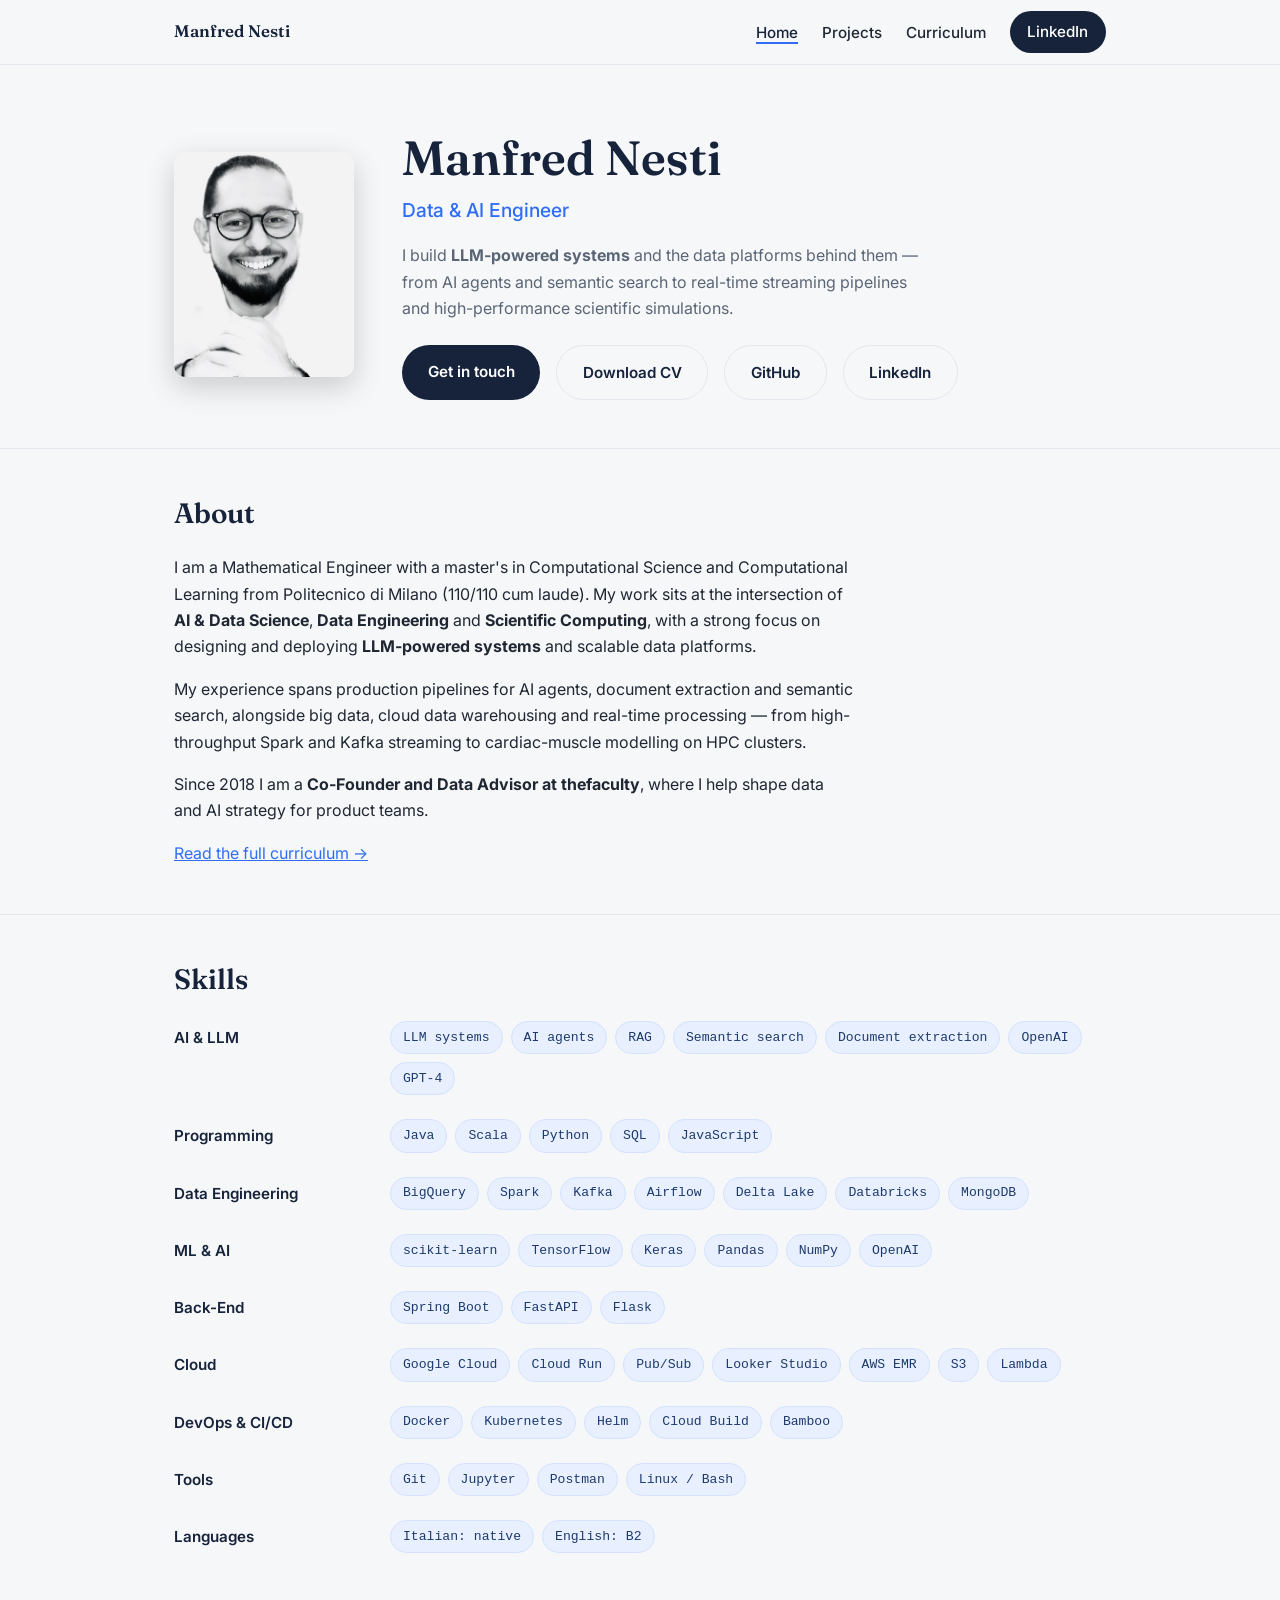
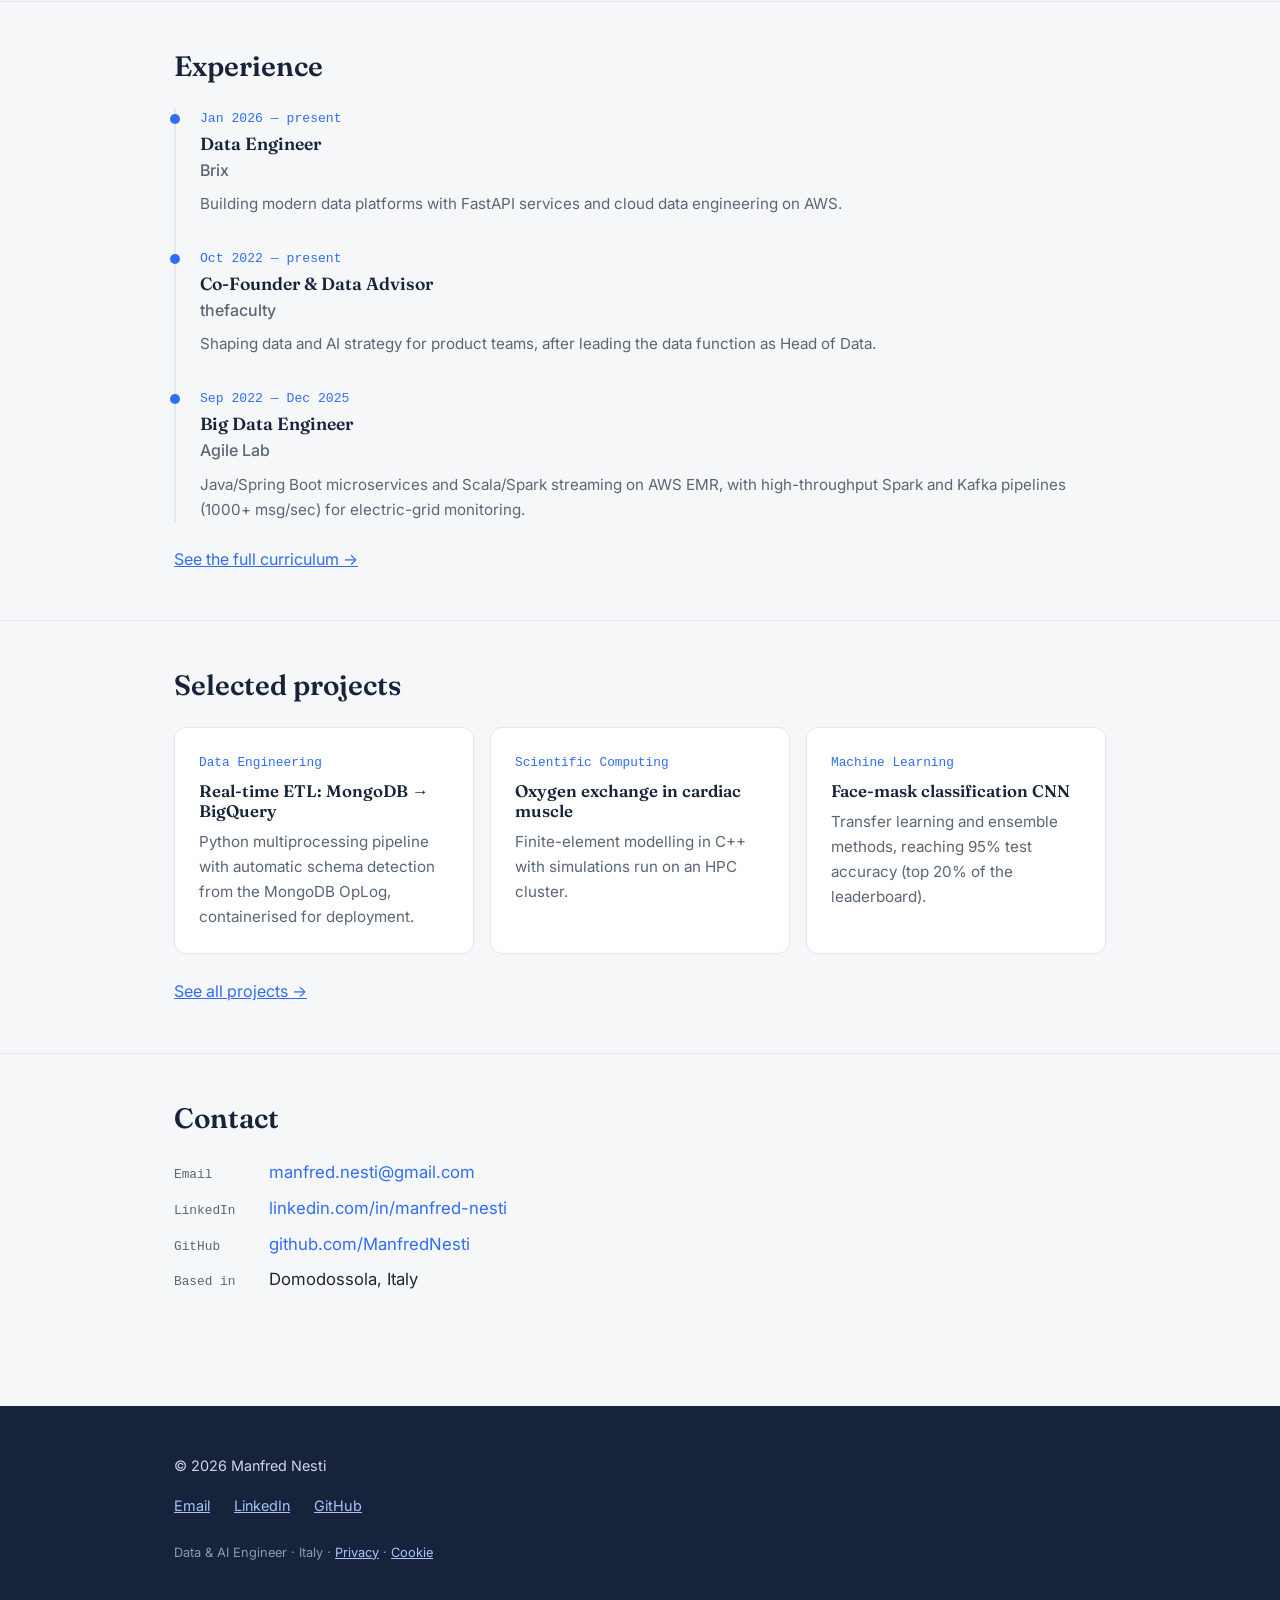
==== index.html @ f6b6d591 "Initial commit" ====
<!DOCTYPE html>
<html lang="en">
<head>
  <meta charset="UTF-8" />
  <meta name="viewport" content="width=device-width, initial-scale=1.0" />

  <title>Manfred Nesti — Data &amp; AI Engineer</title>
  <meta name="description" content="Manfred Nesti — Mathematical Engineer building LLM-powered systems and the data platforms behind them: AI agents, semantic search, streaming pipelines and high-performance scientific computing." />
  <link rel="canonical" href="https://www.manfrednesti.com/" />

  <!-- Social preview -->
  <meta property="og:title" content="Manfred Nesti — Data &amp; AI Engineer" />
  <meta property="og:description" content="Mathematical Engineer building LLM-powered systems and scalable data platforms — from AI agents to scientific computing." />
  <meta property="og:type" content="website" />
  <meta property="og:url" content="https://www.manfrednesti.com/" />
  <meta property="og:locale" content="en_GB" />

  <link rel="icon" href="assets/favicon.svg" type="image/svg+xml" />
  <link rel="preconnect" href="https://fonts.googleapis.com" />
  <link rel="preconnect" href="https://fonts.gstatic.com" crossorigin />
  <link href="https://fonts.googleapis.com/css2?family=Fraunces:opsz,wght@9..144,400;9..144,600&family=Inter:wght@400;500;600&display=swap" rel="stylesheet" />
  <link rel="stylesheet" href="css/style.css" />

  <!-- ===== STRUCTURED DATA (JSON-LD) — helps Google understand who you are ===== -->
  <script type="application/ld+json">
  {
    "@context": "https://schema.org",
    "@type": "Person",
    "name": "Manfred Nesti",
    "jobTitle": "Data & AI Engineer",
    "url": "https://www.manfrednesti.com/",
    "email": "mailto:manfred.nesti@gmail.com",
    "alumniOf": "Politecnico di Milano",
    "knowsAbout": ["Artificial Intelligence", "Large Language Models", "Data Engineering", "Data Science", "Machine Learning", "Scientific Computing", "Cloud Computing"],
    "sameAs": [
      "https://www.linkedin.com/in/manfred-nesti/",
      "https://github.com/ManfredNesti"
    ]
  }
  </script>
</head>

<body>
  <a class="skip-link" href="#main">Skip to content</a>

  <!-- ============ HEADER (same on every page) ============ -->
  <header class="site-header">
    <div class="container">
      <nav class="nav" data-nav aria-label="Main navigation">
        <a class="nav__brand" href="index.html">Manfred Nesti</a>
        <button class="nav__toggle" data-nav-toggle aria-label="Open menu" aria-expanded="false">☰</button>
        <ul class="nav__links">
          <li><a href="index.html" aria-current="page">Home</a></li>
          <li><a href="projects.html">Projects</a></li>
          <li><a href="cv.html">Curriculum</a></li>
          <li><a class="btn btn--sm" href="https://www.linkedin.com/in/manfred-nesti/" target="_blank" rel="noopener">LinkedIn</a></li>
        </ul>
      </nav>
    </div>
  </header>

  <main id="main">

    <!-- ============ HERO ============ -->
    <div class="hero">
      <div class="container hero__grid">
        <img class="hero__photo" src="assets/foto.jpg" alt="Manfred Nesti" width="180" height="225" />
        <div>
          <h1>Manfred Nesti</h1>
          <p class="hero__role">Data &amp; AI Engineer</p>
          <p class="hero__intro">
            I build <strong>LLM-powered systems</strong> and the data platforms behind them — from AI
            agents and semantic search to real-time streaming pipelines and high-performance scientific
            simulations.
          </p>
          <div class="btn-row">
            <a class="btn" href="mailto:manfred.nesti@gmail.com">Get in touch</a>
            <a class="btn btn--ghost" href="assets/CV_Manfred_Nesti.pdf" target="_blank" rel="noopener">Download CV</a>
            <a class="btn btn--ghost" href="https://github.com/ManfredNesti" target="_blank" rel="noopener">GitHub</a>
            <a class="btn btn--ghost" href="https://www.linkedin.com/in/manfred-nesti/" target="_blank" rel="noopener">LinkedIn</a>
          </div>
        </div>
      </div>
    </div>

    <!-- ============ ABOUT ============ -->
    <section class="section" id="about">
      <div class="container">
        <h2>About</h2>
        <div class="prose">
          <p>
            I am a Mathematical Engineer with a master's in Computational Science and Computational
            Learning from Politecnico di Milano (110/110 cum laude). My work sits at the intersection of
            <strong>AI &amp; Data Science</strong>, <strong>Data Engineering</strong> and
            <strong>Scientific Computing</strong>, with a strong focus on designing and deploying
            <strong>LLM-powered systems</strong> and scalable data platforms.
          </p>
          <p>
            My experience spans production pipelines for AI agents, document extraction and semantic
            search, alongside big data, cloud data warehousing and real-time processing — from
            high-throughput Spark and Kafka streaming to cardiac-muscle modelling on HPC clusters.
          </p>
          <p>
            Since 2018 I am a <strong>Co-Founder and Data Advisor at thefaculty</strong>, where I help
            shape data and AI strategy for product teams.
          </p>
          <p><a href="cv.html">Read the full curriculum →</a></p>
        </div>
      </div>
    </section>

    <!-- ============ SKILLS ============ -->
    <section class="section" id="skills">
      <div class="container">
        <h2>Skills</h2>
        <div class="skills">
          <div class="skill-group">
            <div class="skill-group__label">AI &amp; LLM</div>
            <ul class="chips">
              <li class="chip">LLM systems</li><li class="chip">AI agents</li><li class="chip">RAG</li>
              <li class="chip">Semantic search</li><li class="chip">Document extraction</li>
              <li class="chip">OpenAI</li><li class="chip">GPT-4</li>
            </ul>
          </div>
          <div class="skill-group">
            <div class="skill-group__label">Programming</div>
            <ul class="chips">
              <li class="chip">Java</li><li class="chip">Scala</li><li class="chip">Python</li>
              <li class="chip">SQL</li><li class="chip">JavaScript</li>
            </ul>
          </div>
          <div class="skill-group">
            <div class="skill-group__label">Data Engineering</div>
            <ul class="chips">
              <li class="chip">BigQuery</li><li class="chip">Spark</li><li class="chip">Kafka</li>
              <li class="chip">Airflow</li><li class="chip">Delta Lake</li><li class="chip">Databricks</li>
              <li class="chip">MongoDB</li>
            </ul>
          </div>
          <div class="skill-group">
            <div class="skill-group__label">ML &amp; AI</div>
            <ul class="chips">
              <li class="chip">scikit-learn</li><li class="chip">TensorFlow</li><li class="chip">Keras</li>
              <li class="chip">Pandas</li><li class="chip">NumPy</li><li class="chip">OpenAI</li>
            </ul>
          </div>
          <div class="skill-group">
            <div class="skill-group__label">Back-End</div>
            <ul class="chips">
              <li class="chip">Spring Boot</li><li class="chip">FastAPI</li><li class="chip">Flask</li>
            </ul>
          </div>
          <div class="skill-group">
            <div class="skill-group__label">Cloud</div>
            <ul class="chips">
              <li class="chip">Google Cloud</li><li class="chip">Cloud Run</li><li class="chip">Pub/Sub</li>
              <li class="chip">Looker Studio</li><li class="chip">AWS EMR</li><li class="chip">S3</li><li class="chip">Lambda</li>
            </ul>
          </div>
          <div class="skill-group">
            <div class="skill-group__label">DevOps &amp; CI/CD</div>
            <ul class="chips">
              <li class="chip">Docker</li><li class="chip">Kubernetes</li><li class="chip">Helm</li>
              <li class="chip">Cloud Build</li><li class="chip">Bamboo</li>
            </ul>
          </div>
          <div class="skill-group">
            <div class="skill-group__label">Tools</div>
            <ul class="chips">
              <li class="chip">Git</li><li class="chip">Jupyter</li><li class="chip">Postman</li><li class="chip">Linux / Bash</li>
            </ul>
          </div>
          <div class="skill-group">
            <div class="skill-group__label">Languages</div>
            <ul class="chips">
              <li class="chip">Italian: native</li><li class="chip">English: B2</li>
            </ul>
          </div>
        </div>
      </div>
    </section>

    <!-- ============ EXPERIENCE (highlights) ============ -->
    <section class="section" id="experience">
      <div class="container">
        <h2>Experience</h2>
        <ul class="timeline">
          <li>
            <div class="year">Jan 2026 — present</div>
            <h3>Data Engineer</h3>
            <div class="org">Brix</div>
            <p>Building modern data platforms with FastAPI services and cloud data engineering on AWS.</p>
          </li>
          <li>
            <div class="year">Oct 2022 — present</div>
            <h3>Co-Founder &amp; Data Advisor</h3>
            <div class="org">thefaculty</div>
            <p>Shaping data and AI strategy for product teams, after leading the data function as Head of Data.</p>
          </li>
          <li>
            <div class="year">Sep 2022 — Dec 2025</div>
            <h3>Big Data Engineer</h3>
            <div class="org">Agile Lab</div>
            <p>Java/Spring Boot microservices and Scala/Spark streaming on AWS EMR, with high-throughput
               Spark and Kafka pipelines (1000+ msg/sec) for electric-grid monitoring.</p>
          </li>
        </ul>
        <p style="margin-top: var(--sp-3);"><a href="cv.html">See the full curriculum →</a></p>
      </div>
    </section>

    <!-- ============ PROJECTS (preview) ============ -->
    <section class="section" id="projects">
      <div class="container">
        <h2>Selected projects</h2>
        <div class="grid-cards">
          <article class="card">
            <div class="card__meta">Data Engineering</div>
            <h3>Real-time ETL: MongoDB → BigQuery</h3>
            <p>Python multiprocessing pipeline with automatic schema detection from the MongoDB OpLog, containerised for deployment.</p>
          </article>
          <article class="card">
            <div class="card__meta">Scientific Computing</div>
            <h3>Oxygen exchange in cardiac muscle</h3>
            <p>Finite-element modelling in C++ with simulations run on an HPC cluster.</p>
          </article>
          <article class="card">
            <div class="card__meta">Machine Learning</div>
            <h3>Face-mask classification CNN</h3>
            <p>Transfer learning and ensemble methods, reaching 95% test accuracy (top 20% of the leaderboard).</p>
          </article>
        </div>
        <p style="margin-top: var(--sp-3);"><a href="projects.html">See all projects →</a></p>
      </div>
    </section>

    <!-- ============ CONTACT ============ -->
    <section class="section" id="contact">
      <div class="container">
        <h2>Contact</h2>
        <ul class="contact-list">
          <li><span class="contact-label">Email</span> <a href="mailto:manfred.nesti@gmail.com">manfred.nesti@gmail.com</a></li>
          <li><span class="contact-label">LinkedIn</span> <a href="https://www.linkedin.com/in/manfred-nesti/" target="_blank" rel="noopener">linkedin.com/in/manfred-nesti</a></li>
          <li><span class="contact-label">GitHub</span> <a href="https://github.com/ManfredNesti" target="_blank" rel="noopener">github.com/ManfredNesti</a></li>
          <li><span class="contact-label">Based in</span> Domodossola, Italy</li>
        </ul>
      </div>
    </section>

  </main>

  <!-- ============ FOOTER (same on every page) ============ -->
  <footer class="site-footer">
    <div class="container footer__grid">
      <div>© <span id="year">2026</span> Manfred Nesti</div>
      <div class="footer__links">
        <a href="mailto:manfred.nesti@gmail.com">Email</a>
        <a href="https://www.linkedin.com/in/manfred-nesti/" target="_blank" rel="noopener">LinkedIn</a>
        <a href="https://github.com/ManfredNesti" target="_blank" rel="noopener">GitHub</a>
      </div>
      <div class="footer__legal">Data &amp; AI Engineer · Italy · <a href="privacy.html">Privacy</a> · <a href="cookie-policy.html">Cookie</a></div>
    </div>
  </footer>

  <script src="js/main.js" defer></script>
</body>
</html>
---- css/style.css ----
/* =============================================================
   Manfred Nesti — Single stylesheet
   Structure:
     1. Design tokens (colors, spacing, typography)  ← change the theme here
     2. Base reset
     3. Layout & utilities
     4. Components (nav, buttons, cards, chips, footer)
     5. Specific sections (hero, skills, timeline, projects)
     6. Responsive & accessibility
   ============================================================= */

/* ---------- 1. DESIGN TOKENS ---------- */
:root {
  /* Colors */
  --c-primary:        #16233b;   /* deep ink navy */
  --c-primary-light:  #2f6df6;   /* electric blue accent */
  --c-accent-soft:    #e8f0ff;   /* pale blue wash */
  --c-bg:             #f6f7f9;   /* cool light grey */
  --c-surface:        #ffffff;
  --c-text:           #1f2733;
  --c-text-muted:     #5a6675;
  --c-border:         #e3e7ee;

  /* Typography */
  --font-serif: 'Fraunces', Georgia, serif;
  --font-sans:  'Inter', system-ui, -apple-system, sans-serif;
  --font-mono:  ui-monospace, 'SF Mono', 'JetBrains Mono', Menlo, Consolas, monospace;

  /* Spacing scale */
  --sp-1: 0.5rem;
  --sp-2: 1rem;
  --sp-3: 1.5rem;
  --sp-4: 2rem;
  --sp-5: 3rem;
  --sp-6: 4rem;

  /* Layout */
  --container: 980px;
  --radius: 12px;
  --radius-pill: 999px;
  --shadow: 0 8px 24px rgba(22, 35, 59, 0.10);
}

/* ---------- 2. RESET ---------- */
*, *::before, *::after { box-sizing: border-box; }
* { margin: 0; padding: 0; }
html { scroll-behavior: smooth; -webkit-text-size-adjust: 100%; }
body {
  font-family: var(--font-sans);
  color: var(--c-text);
  background: var(--c-bg);
  line-height: 1.65;
  -webkit-font-smoothing: antialiased;
}
img { max-width: 100%; height: auto; display: block; }
a { color: var(--c-primary-light); }
h1, h2, h3 { font-family: var(--font-serif); font-weight: 600; line-height: 1.2; color: var(--c-primary); }

/* ---------- 3. LAYOUT & UTILITIES ---------- */
.container { max-width: var(--container); margin-inline: auto; padding-inline: var(--sp-3); }
main { display: block; }

/* "Skip to content" link for accessibility (only visible on Tab) */
.skip-link {
  position: absolute; left: -9999px; top: 0;
  background: var(--c-primary); color: #fff; padding: var(--sp-1) var(--sp-2);
  border-radius: 0 0 var(--radius) 0; z-index: 100;
}
.skip-link:focus { left: 0; }

/* Consistent visible focus across the site */
:focus-visible { outline: 3px solid var(--c-primary-light); outline-offset: 2px; border-radius: 4px; }

/* ---------- 4. COMPONENTS ---------- */

/* -- Navigation -- */
.site-header {
  position: sticky; top: 0; z-index: 50;
  background: rgba(246, 247, 249, 0.92);
  backdrop-filter: blur(8px);
  border-bottom: 1px solid var(--c-border);
}
.nav {
  display: flex; align-items: center; justify-content: space-between;
  height: 64px;
}
.nav__brand {
  font-family: var(--font-serif); font-weight: 600; font-size: 1.05rem;
  color: var(--c-primary); text-decoration: none; white-space: nowrap;
}
.nav__links { display: flex; align-items: center; gap: var(--sp-3); list-style: none; }
.nav__links a {
  color: var(--c-text); text-decoration: none; font-size: 0.95rem; font-weight: 500;
}
.nav__links a:hover { color: var(--c-primary-light); }
.nav__links a[aria-current="page"] { color: var(--c-primary); border-bottom: 2px solid var(--c-primary-light); }

/* Hamburger button (hidden on desktop) */
.nav__toggle {
  display: none; background: none; border: 0; cursor: pointer;
  font-size: 1.5rem; color: var(--c-primary); padding: var(--sp-1);
}

/* -- Primary button -- */
.btn {
  display: inline-block; background: var(--c-primary); color: #fff !important;
  text-decoration: none; font-weight: 600; font-size: 0.95rem;
  padding: 0.85rem 1.6rem; border-radius: var(--radius-pill);
  transition: background 0.2s, transform 0.1s;
}
.btn:hover { background: var(--c-primary-light); }
.btn:active { transform: translateY(1px); }
.btn--sm { padding: 0.55rem 1.1rem; font-size: 0.9rem; }
.btn--ghost {
  background: transparent; color: var(--c-primary) !important;
  border: 1px solid var(--c-border);
}
.btn--ghost:hover { background: var(--c-surface); border-color: var(--c-primary-light); color: var(--c-primary-light) !important; }

/* Row of CTA buttons */
.btn-row { display: flex; flex-wrap: wrap; gap: var(--sp-2); }

/* -- Card -- */
.card {
  background: var(--c-surface); border: 1px solid var(--c-border);
  border-radius: var(--radius); padding: var(--sp-3);
  transition: box-shadow 0.2s, transform 0.2s;
}
.card:hover { box-shadow: var(--shadow); transform: translateY(-2px); }
.card h3 { font-size: 1.05rem; margin-bottom: var(--sp-1); }
.card p { font-size: 0.95rem; color: var(--c-text-muted); }
.card .card__meta { font-family: var(--font-mono); font-size: 0.8rem; color: var(--c-primary-light); margin-bottom: var(--sp-1); }
.card .card__tags { margin-top: var(--sp-2); }

/* -- Footer -- */
.site-footer { background: var(--c-primary); color: #cdd6e4; padding: var(--sp-5) 0; margin-top: var(--sp-6); }
.site-footer a { color: #a9c2ff; }
.site-footer .footer__grid { display: grid; gap: var(--sp-2); font-size: 0.9rem; }
.site-footer .footer__legal { margin-top: var(--sp-1); font-size: 0.8rem; color: #8a99b3; }
.footer__links { display: flex; gap: var(--sp-3); flex-wrap: wrap; }

/* ---------- 5. SECTIONS ---------- */

/* -- Hero -- */
.hero { padding: var(--sp-6) 0 var(--sp-5); }
.hero__grid { display: grid; grid-template-columns: 180px 1fr; gap: var(--sp-5); align-items: center; }
.hero h1 { font-size: clamp(2.2rem, 5vw, 3rem); margin-bottom: var(--sp-1); }
.hero__role { font-size: 1.2rem; color: var(--c-primary-light); font-weight: 500; margin-bottom: var(--sp-2); }
.hero__intro { color: var(--c-text-muted); max-width: 52ch; margin-bottom: var(--sp-3); }

/* -- Monogram in the hero -- */
.hero__logo { width: 180px; height: 180px; justify-self: center; }
.hero__photo { width: 180px; aspect-ratio: 4 / 5; object-fit: cover; object-position: center top; border-radius: var(--radius); box-shadow: 0 10px 30px rgba(0,0,0,0.18); justify-self: center; }

/* -- Generic sections -- */
.section { padding: var(--sp-5) 0; border-top: 1px solid var(--c-border); }
.section > .container > h2 { font-size: 1.75rem; margin-bottom: var(--sp-3); }
.section__lead { color: var(--c-text-muted); max-width: 60ch; margin-top: calc(-1 * var(--sp-2)); margin-bottom: var(--sp-3); }
.prose p { margin-bottom: var(--sp-2); max-width: 68ch; }
.prose p:last-child { margin-bottom: 0; }

/* -- Card grid -- */
.grid-cards { display: grid; grid-template-columns: repeat(auto-fill, minmax(260px, 1fr)); gap: var(--sp-2); }

/* -- Skills (chip groups) -- */
.skills { display: grid; gap: var(--sp-3); }
.skill-group { display: grid; grid-template-columns: 200px 1fr; gap: var(--sp-2); align-items: start; }
.skill-group__label { font-weight: 600; color: var(--c-primary); font-size: 0.95rem; padding-top: 4px; }
.chips { display: flex; flex-wrap: wrap; gap: var(--sp-1); list-style: none; }
.chip {
  font-family: var(--font-mono); font-size: 0.82rem;
  background: var(--c-accent-soft); color: #1e3a6d;
  border: 1px solid #d4e2ff; border-radius: var(--radius-pill);
  padding: 0.3rem 0.75rem; white-space: nowrap;
}

/* -- Timeline (experience / education) -- */
.timeline { list-style: none; border-left: 2px solid var(--c-border); padding-left: var(--sp-3); }
.timeline li { position: relative; padding-bottom: var(--sp-4); }
.timeline li:last-child { padding-bottom: 0; }
.timeline li::before {
  content: ""; position: absolute; left: calc(-1 * var(--sp-3) - 6px); top: 6px;
  width: 10px; height: 10px; border-radius: 50%; background: var(--c-primary-light);
}
.timeline .year { font-family: var(--font-mono); font-weight: 500; color: var(--c-primary-light); font-size: 0.82rem; }
.timeline h3 { font-size: 1.1rem; margin: 3px 0; }
.timeline .org { color: var(--c-text-muted); font-weight: 500; margin-bottom: var(--sp-1); }
.timeline ul { margin: var(--sp-1) 0 0; padding-left: 1.1rem; }
.timeline ul li { padding: 0 0 4px; }
.timeline ul li::before { display: none; }
.timeline p { color: var(--c-text-muted); font-size: 0.95rem; }

/* -- CV headings & lists -- */
.cv-heading { font-size: 1.35rem; margin: var(--sp-5) 0 var(--sp-3); }
.cv-heading:first-of-type { margin-top: var(--sp-4); }
.cv-list { list-style: none; display: grid; gap: var(--sp-2); }
.cv-list li { position: relative; padding-left: var(--sp-3); color: var(--c-text); max-width: 74ch; }
.cv-list li::before { content: "—"; position: absolute; left: 0; color: var(--c-primary-light); }

/* -- Contact list -- */
.contact-list { list-style: none; display: grid; gap: var(--sp-1); font-size: 1.05rem; }
.contact-list a { text-decoration: none; }
.contact-list .contact-label { font-family: var(--font-mono); font-size: 0.8rem; color: var(--c-text-muted); display: inline-block; width: 90px; }

/* ---------- 6. RESPONSIVE & ACCESSIBILITY ---------- */
@media (max-width: 720px) {
  .nav__toggle { display: block; }
  .nav__links {
    position: absolute; top: 64px; left: 0; right: 0;
    flex-direction: column; align-items: flex-start; gap: 0;
    background: var(--c-bg); border-bottom: 1px solid var(--c-border);
    padding: var(--sp-2) var(--sp-3);
    display: none; /* toggled via data-open on <nav> (see main.js) */
  }
  .nav[data-open="true"] .nav__links { display: flex; }
  .nav__links li { width: 100%; }
  .nav__links a { display: block; padding: var(--sp-1) 0; width: 100%; }

  .hero__grid { grid-template-columns: 1fr; text-align: center; gap: var(--sp-3); }
  .hero__logo, .hero__photo { margin-inline: auto; }
  .hero__intro { margin-inline: auto; }
  .btn-row { justify-content: center; }
  .skill-group { grid-template-columns: 1fr; gap: var(--sp-1); }
}

/* Respect users who disabled animations */
@media (prefers-reduced-motion: reduce) {
  * { animation: none !important; transition: none !important; scroll-behavior: auto !important; }
}
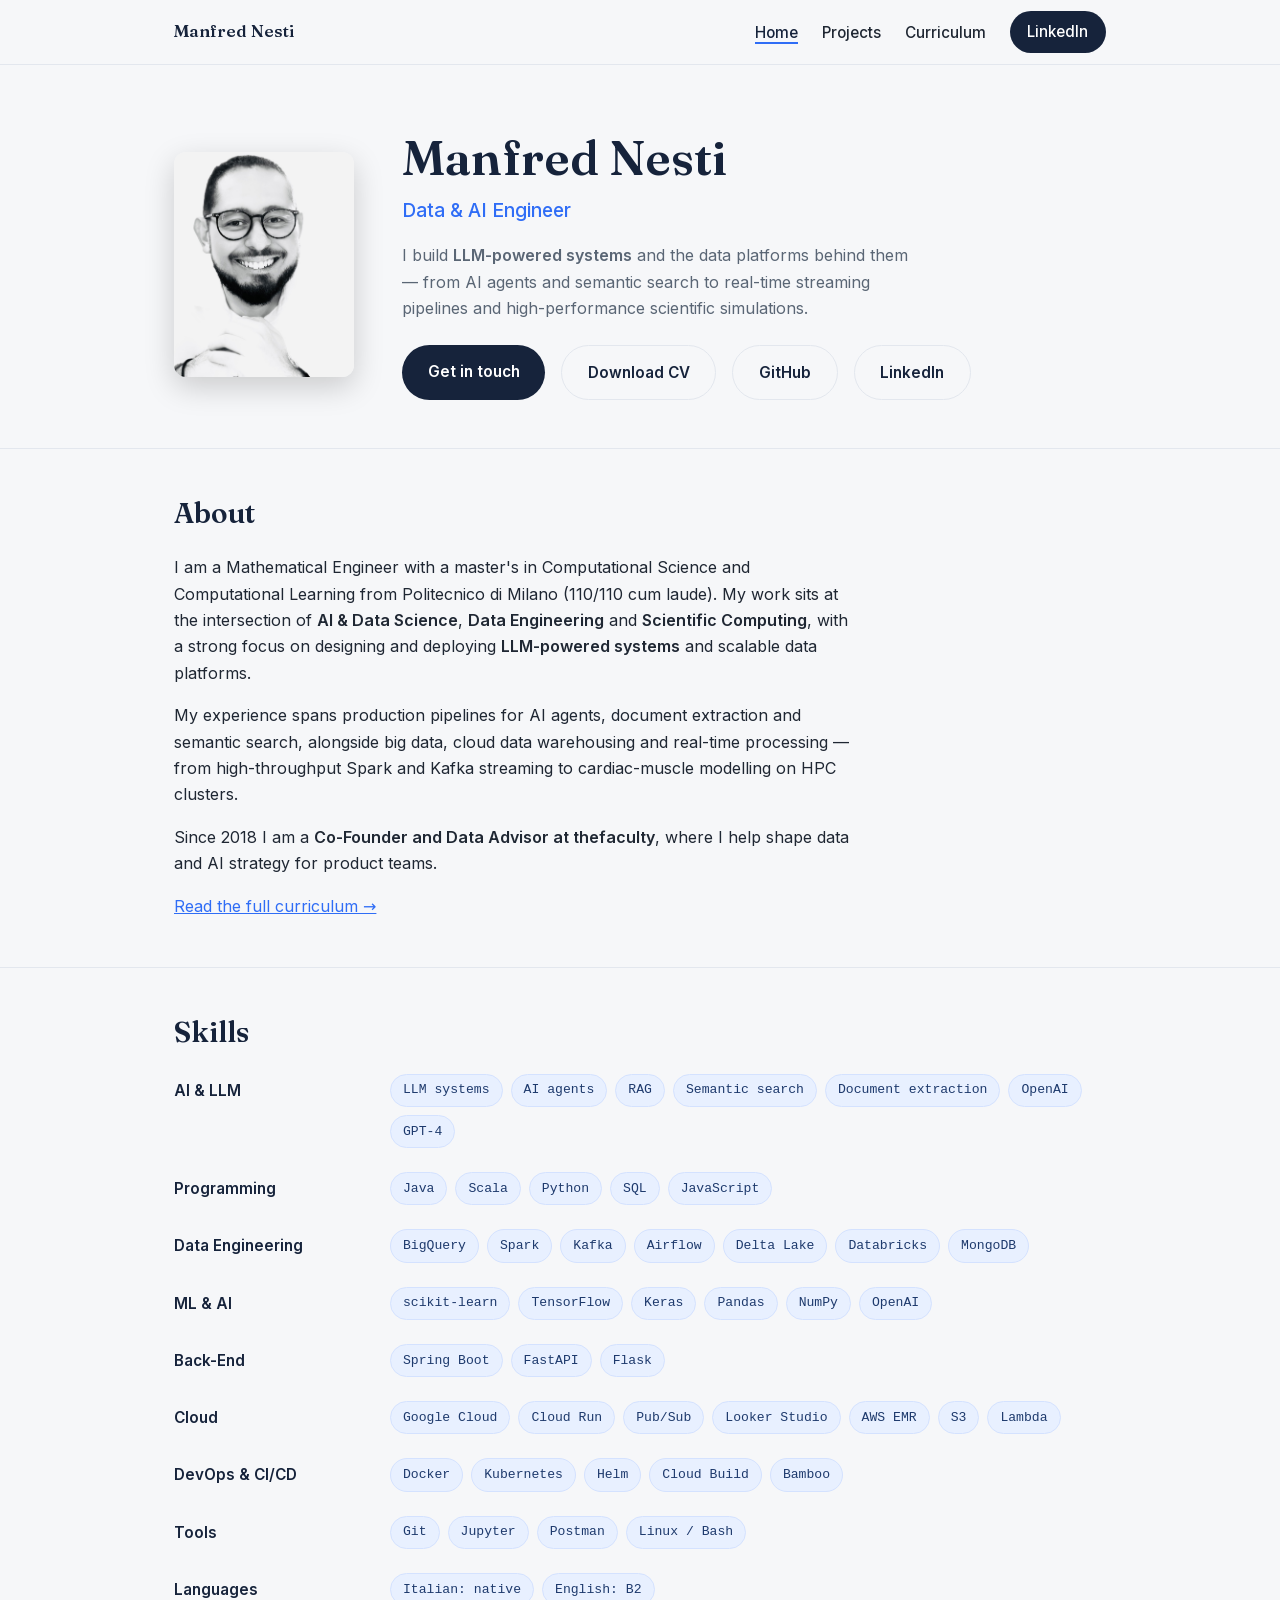
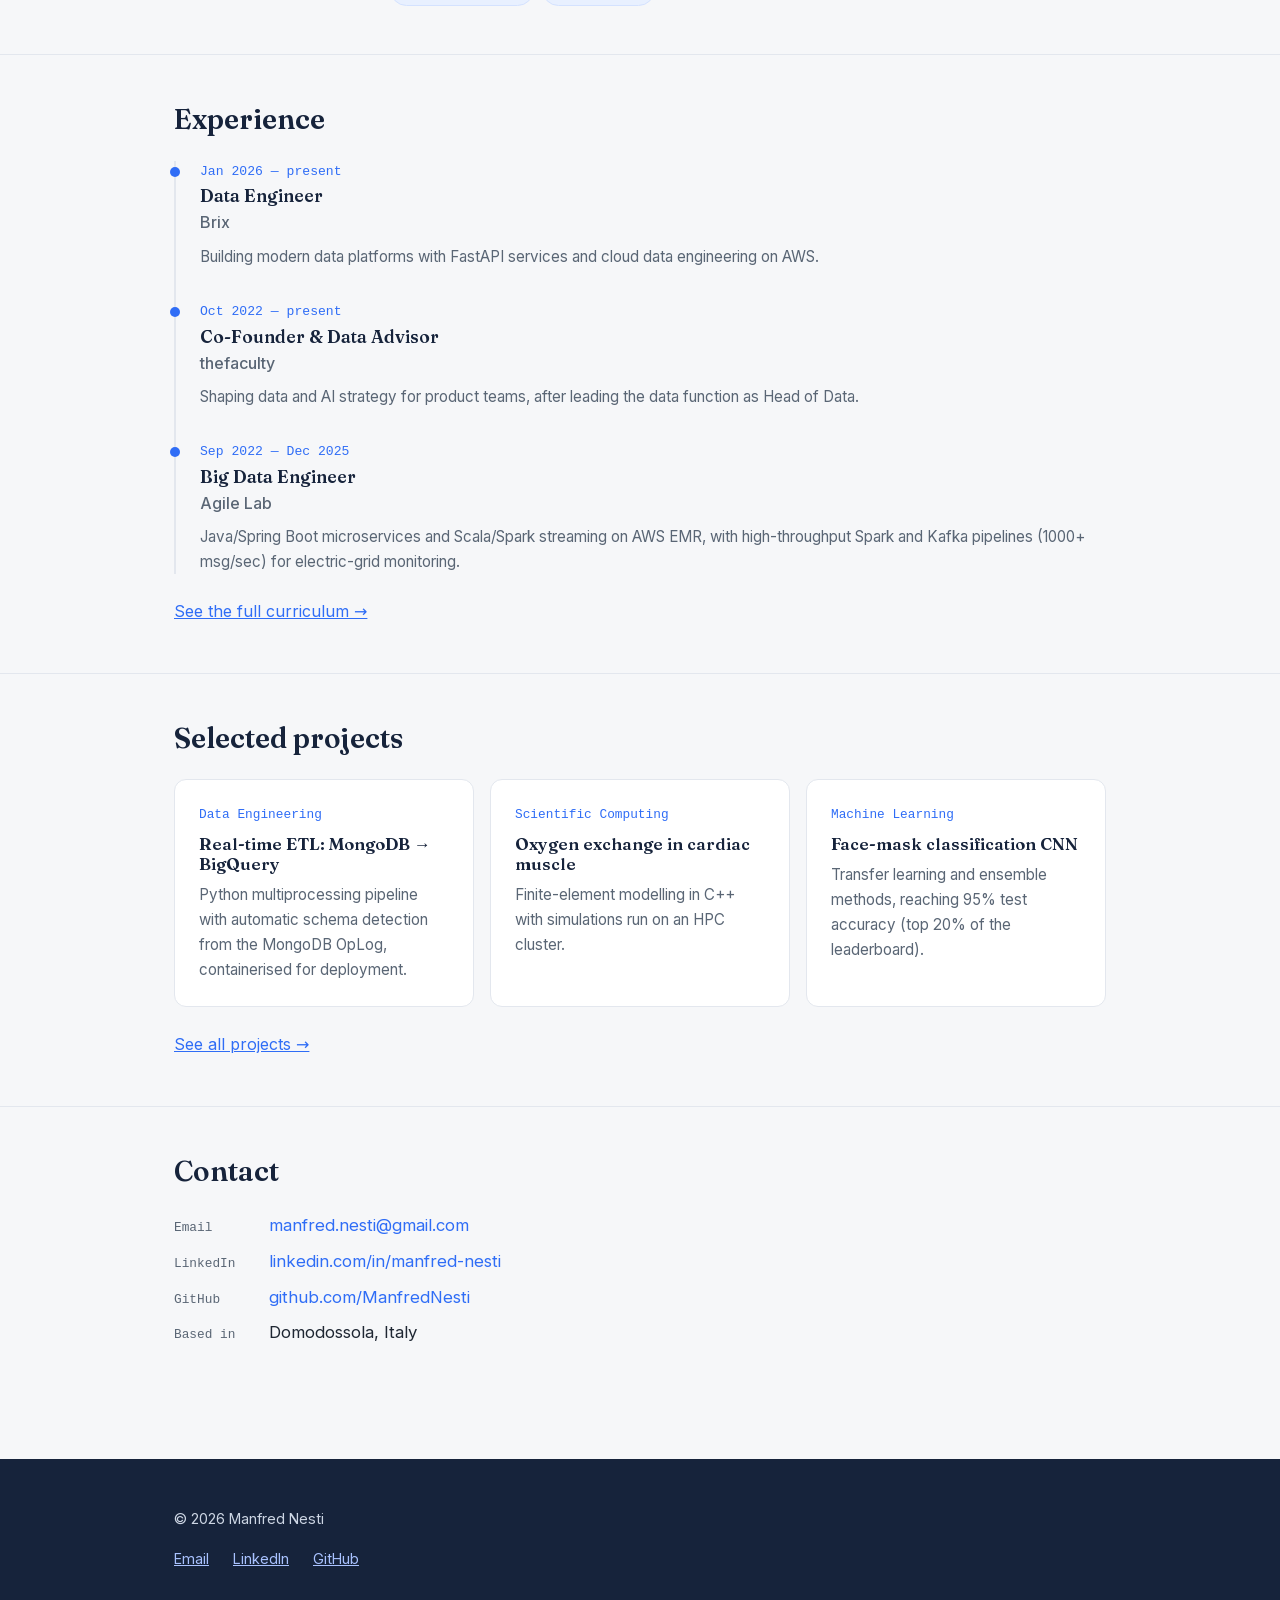
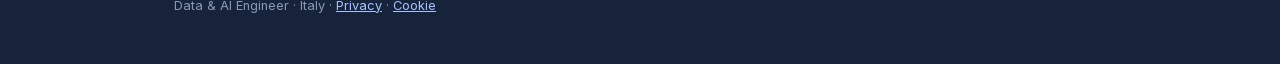
==== commit 35933416: "Self-host web fonts - Serve Fraunces and Inter from assets/fonts instead of Google's CDN,   so visit" ====
--- a/index.html
+++ b/index.html
@@ -16,9 +16,10 @@
   <meta property="og:locale" content="en_GB" />
 
   <link rel="icon" href="assets/favicon.svg" type="image/svg+xml" />
-  <link rel="preconnect" href="https://fonts.googleapis.com" />
-  <link rel="preconnect" href="https://fonts.gstatic.com" crossorigin />
-  <link href="https://fonts.googleapis.com/css2?family=Fraunces:opsz,wght@9..144,400;9..144,600&family=Inter:wght@400;500;600&display=swap" rel="stylesheet" />
+  <link rel="icon" href="assets/favicon-32.png" sizes="32x32" type="image/png" />
+  <link rel="apple-touch-icon" href="assets/apple-touch-icon.png" />
+  <link rel="preload" href="assets/fonts/fraunces-latin.woff2" as="font" type="font/woff2" crossorigin />
+  <link rel="preload" href="assets/fonts/inter-latin.woff2" as="font" type="font/woff2" crossorigin />
   <link rel="stylesheet" href="css/style.css" />
 
   <!-- ===== STRUCTURED DATA (JSON-LD) — helps Google understand who you are ===== -->
@@ -47,12 +48,12 @@
   <header class="site-header">
     <div class="container">
       <nav class="nav" data-nav aria-label="Main navigation">
-        <a class="nav__brand" href="index.html">Manfred Nesti</a>
+        <a class="nav__brand" href="/">Manfred Nesti</a>
         <button class="nav__toggle" data-nav-toggle aria-label="Open menu" aria-expanded="false">☰</button>
         <ul class="nav__links">
-          <li><a href="index.html" aria-current="page">Home</a></li>
-          <li><a href="projects.html">Projects</a></li>
-          <li><a href="cv.html">Curriculum</a></li>
+          <li><a href="/" aria-current="page">Home</a></li>
+          <li><a href="projects">Projects</a></li>
+          <li><a href="cv">Curriculum</a></li>
           <li><a class="btn btn--sm" href="https://www.linkedin.com/in/manfred-nesti/" target="_blank" rel="noopener">LinkedIn</a></li>
         </ul>
       </nav>
@@ -104,7 +105,7 @@
             Since 2018 I am a <strong>Co-Founder and Data Advisor at thefaculty</strong>, where I help
             shape data and AI strategy for product teams.
           </p>
-          <p><a href="cv.html">Read the full curriculum →</a></p>
+          <p><a href="cv">Read the full curriculum →</a></p>
         </div>
       </div>
     </section>
@@ -205,7 +206,7 @@
                Spark and Kafka pipelines (1000+ msg/sec) for electric-grid monitoring.</p>
           </li>
         </ul>
-        <p style="margin-top: var(--sp-3);"><a href="cv.html">See the full curriculum →</a></p>
+        <p style="margin-top: var(--sp-3);"><a href="cv">See the full curriculum →</a></p>
       </div>
     </section>
 
@@ -230,7 +231,7 @@
             <p>Transfer learning and ensemble methods, reaching 95% test accuracy (top 20% of the leaderboard).</p>
           </article>
         </div>
-        <p style="margin-top: var(--sp-3);"><a href="projects.html">See all projects →</a></p>
+        <p style="margin-top: var(--sp-3);"><a href="projects">See all projects →</a></p>
       </div>
     </section>
 
@@ -258,7 +259,7 @@
         <a href="https://www.linkedin.com/in/manfred-nesti/" target="_blank" rel="noopener">LinkedIn</a>
         <a href="https://github.com/ManfredNesti" target="_blank" rel="noopener">GitHub</a>
       </div>
-      <div class="footer__legal">Data &amp; AI Engineer · Italy · <a href="privacy.html">Privacy</a> · <a href="cookie-policy.html">Cookie</a></div>
+      <div class="footer__legal">Data &amp; AI Engineer · Italy · <a href="privacy">Privacy</a> · <a href="cookie-policy">Cookie</a></div>
     </div>
   </footer>
 
--- a/css/style.css
+++ b/css/style.css
@@ -8,6 +8,43 @@
      5. Specific sections (hero, skills, timeline, projects)
      6. Responsive & accessibility
    ============================================================= */
+
+/* ---------- FONT (self-hosted) ----------
+   I caratteri stanno in assets/fonts/ invece che sul CDN di Google: l'IP di
+   chi visita non viene più trasmesso a terzi a ogni caricamento di pagina.
+   Licenza SIL Open Font, testo in assets/fonts/OFL-*.txt */
+@font-face {
+  font-family: 'Fraunces';
+  font-style: normal;
+  font-weight: 400 600;      /* variabile: un solo file copre la scala */
+  font-display: swap;
+  src: url('../assets/fonts/fraunces-latin-ext.woff2') format('woff2');
+  unicode-range: U+0100-02BA, U+02BD-02C5, U+02C7-02CC, U+02CE-02D7, U+02DD-02FF, U+0304, U+0308, U+0329, U+1D00-1DBF, U+1E00-1E9F, U+1EF2-1EFF, U+2020, U+20A0-20AB, U+20AD-20C0, U+2113, U+2C60-2C7F, U+A720-A7FF;
+}
+@font-face {
+  font-family: 'Fraunces';
+  font-style: normal;
+  font-weight: 400 600;      /* variabile: un solo file copre la scala */
+  font-display: swap;
+  src: url('../assets/fonts/fraunces-latin.woff2') format('woff2');
+  unicode-range: U+0000-00FF, U+0131, U+0152-0153, U+02BB-02BC, U+02C6, U+02DA, U+02DC, U+0304, U+0308, U+0329, U+2000-206F, U+20AC, U+2122, U+2191, U+2193, U+2212, U+2215, U+FEFF, U+FFFD;
+}
+@font-face {
+  font-family: 'Inter';
+  font-style: normal;
+  font-weight: 400 600;      /* variabile: un solo file copre la scala */
+  font-display: swap;
+  src: url('../assets/fonts/inter-latin-ext.woff2') format('woff2');
+  unicode-range: U+0100-02BA, U+02BD-02C5, U+02C7-02CC, U+02CE-02D7, U+02DD-02FF, U+0304, U+0308, U+0329, U+1D00-1DBF, U+1E00-1E9F, U+1EF2-1EFF, U+2020, U+20A0-20AB, U+20AD-20C0, U+2113, U+2C60-2C7F, U+A720-A7FF;
+}
+@font-face {
+  font-family: 'Inter';
+  font-style: normal;
+  font-weight: 400 600;      /* variabile: un solo file copre la scala */
+  font-display: swap;
+  src: url('../assets/fonts/inter-latin.woff2') format('woff2');
+  unicode-range: U+0000-00FF, U+0131, U+0152-0153, U+02BB-02BC, U+02C6, U+02DA, U+02DC, U+0304, U+0308, U+0329, U+2000-206F, U+20AC, U+2122, U+2191, U+2193, U+2212, U+2215, U+FEFF, U+FFFD;
+}
 
 /* ---------- 1. DESIGN TOKENS ---------- */
 :root {
@@ -215,6 +252,9 @@
   .nav[data-open="true"] .nav__links { display: flex; }
   .nav__links li { width: 100%; }
   .nav__links a { display: block; padding: var(--sp-1) 0; width: 100%; }
+  /* Pulsante (LinkedIn) nel menu mobile: testo centrato e padding pieno */
+  .nav__links a.btn { text-align: center; padding: 0.8rem 1.1rem; margin-top: var(--sp-1); }
+  .nav__links a[aria-current="page"] { border-bottom: 0; font-weight: 600; }
 
   .hero__grid { grid-template-columns: 1fr; text-align: center; gap: var(--sp-3); }
   .hero__logo, .hero__photo { margin-inline: auto; }
